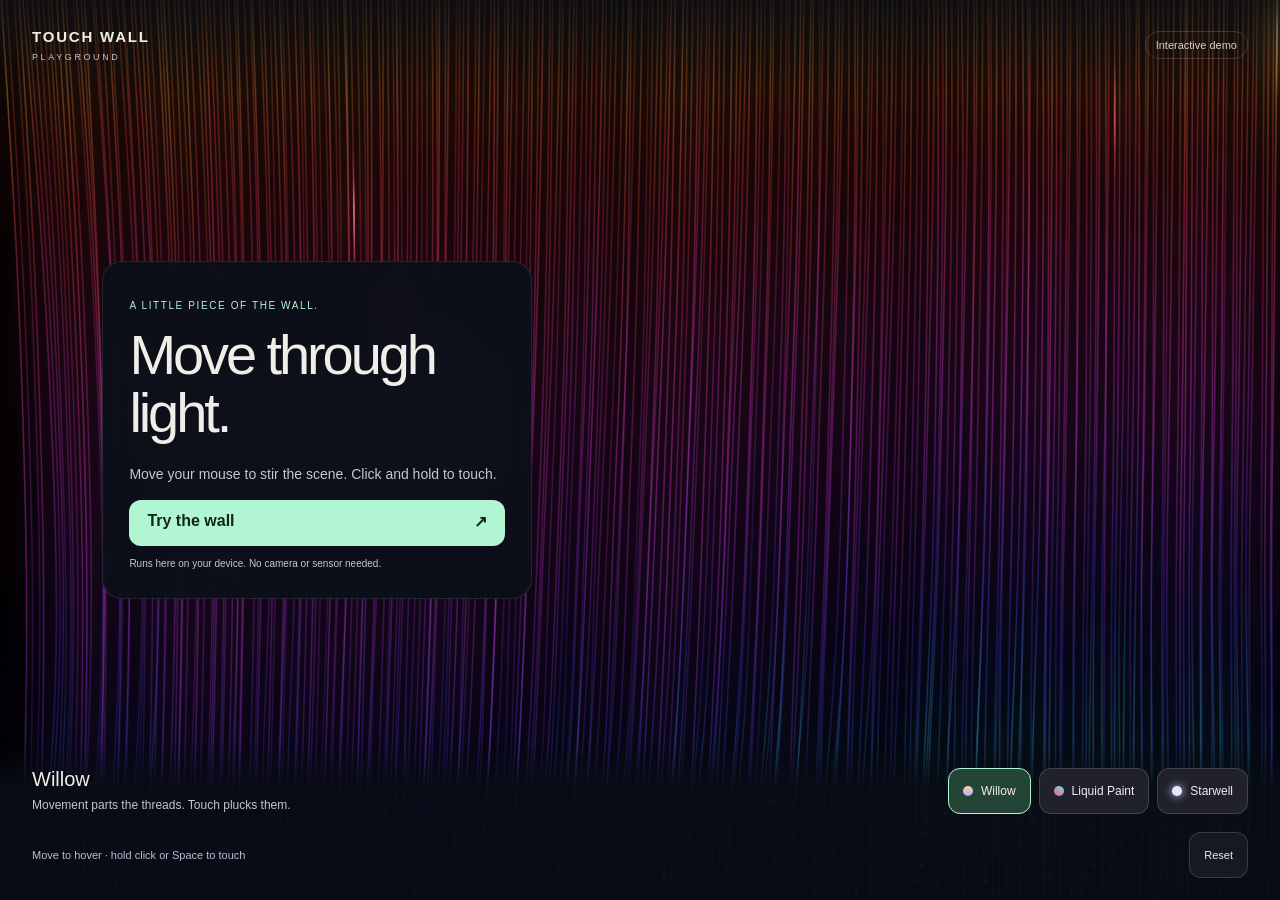
==== index.html @ 9a9969a8 "Prepare standalone Touch Wall Playground for hosting" ====
<!doctype html>
<html lang="en"><head><meta charset="utf-8"><meta name="viewport" content="width=device-width,initial-scale=1,viewport-fit=cover">
<meta http-equiv="Content-Security-Policy" content="default-src 'self'; script-src 'self'; style-src 'self' 'unsafe-inline'; img-src 'self' data:; connect-src 'none'; worker-src 'self'; object-src 'none'; base-uri 'none'">
<meta name="theme-color" content="#090c15"><link rel="manifest" href="manifest.webmanifest"><link rel="icon" href="icon.svg" type="image/svg+xml"><link rel="stylesheet" href="style.css"><title>Touch Wall · Playground</title></head>
<body><main id="stage" tabindex="0" aria-label="Interactive Touch Wall. Move to hover. Click or hold Space to touch."></main>
<header><a class="brand" href="./">TOUCH WALL <span>PLAYGROUND</span></a><span class="badge">Interactive demo</span></header>
<div id="cursor" aria-hidden="true"><span></span></div>
<section id="intro"><p class="eyebrow">A little piece of the wall.</p><h1>Move through light.</h1><p id="welcome">Move your mouse to stir the scene. Click and hold to touch.</p><button id="start">Try the wall <span>↗</span></button><p class="note">Runs here on your device. No camera or sensor needed.</p></section>
<footer><div class="info"><h2 id="piece-name">Willow</h2><p id="piece-help">Movement parts the threads. Touch plucks them.</p></div>
<nav aria-label="Choose an effect"><button data-piece="fable" aria-pressed="true"><i class="willow"></i>Willow</button><button data-piece="liquid" aria-pressed="false"><i class="paint"></i>Liquid Paint</button><button data-piece="haiku" aria-pressed="false"><i class="stars"></i>Starwell</button></nav>
<div class="controls"><p id="hint">Move to hover · hold click or Space to touch</p><button id="touch" aria-label="Hold to touch the wall" aria-pressed="false">Touch <span>◎</span></button><button id="reset" aria-label="Restart this effect">Reset</button></div></footer>
<div id="error" role="alert" hidden></div>
<script src="host.js"></script><script src="effects/synth-depth.js"></script><script src="effects/fable.js"></script><script src="effects/liquid.js"></script><script src="effects/haiku.js"></script><script src="app.js"></script></body></html>
---- style.css ----
*{box-sizing:border-box} :root{color-scheme:dark;font-family:ui-sans-serif,-apple-system,BlinkMacSystemFont,"Segoe UI",sans-serif;color:#f0eee8;background:#090c15}body{margin:0;overflow:hidden}button,a{-webkit-tap-highlight-color:transparent}button{font:inherit;color:inherit;cursor:pointer;border:1px solid #ffffff26;border-radius:12px;background:#20212c;padding:12px 18px;min-height:46px}button:focus-visible,a:focus-visible,#stage:focus-visible{outline:2px solid #adffca;outline-offset:4px}button:hover{background:#30313c}button[aria-pressed=true]{border-color:#b2f5d3;background:#244536}#stage{position:fixed;inset:0;touch-action:none;outline:none}#stage canvas{display:block;width:100%;height:100%;pointer-events:none}header{position:fixed;inset:0 0 auto;display:flex;justify-content:space-between;align-items:center;padding:28px 32px;pointer-events:none;background:linear-gradient(#090c15ba,transparent)}header a{pointer-events:auto;text-decoration:none;color:inherit}.brand{font-size:15px;font-weight:800;letter-spacing:.12em}.brand span{display:block;font-size:9px;font-weight:500;color:#bfc4cd;letter-spacing:.29em;margin-top:7px}.badge{font-size:11px;padding:7px 10px;border:1px solid #ffffff26;border-radius:20px;color:#cad4d3}#intro{position:fixed;top:29%;left:8%;width:min(430px,84%);padding:26px;background:#0b1019e6;border:1px solid #ffffff18;border-radius:20px;backdrop-filter:blur(15px)}h1{font-size:clamp(34px,5vw,56px);font-weight:500;line-height:1.03;letter-spacing:-.055em;margin:12px 0 22px}#intro p{line-height:1.6;color:#c5c8cf;font-size:14px}.eyebrow{font-size:10px!important;letter-spacing:.16em;text-transform:uppercase;color:#b2f5d3!important}#start{background:#b2f5d3;color:#10251b;border:0;font-weight:650;width:100%;display:flex;justify-content:space-between}.note{font-size:10px!important;margin-bottom:0}footer{position:fixed;inset:auto 0 0;padding:25px 32px max(22px,env(safe-area-inset-bottom));display:grid;grid-template-columns:1fr auto;gap:18px 24px;background:linear-gradient(transparent,#090c15ed 28%);pointer-events:none}footer>*{pointer-events:auto}h2{font-size:20px;font-weight:500;margin:0 0 7px}.info p{margin:0;font-size:12px;color:#c2c6cf}nav{display:flex;gap:8px;align-items:center}nav button{font-size:12px;white-space:nowrap;padding:11px 14px;display:flex;gap:8px;align-items:center}i{display:inline-block;width:10px;height:10px;border-radius:50%}.willow{background:linear-gradient(#ffd39b,#b3a9ff)}.paint{background:linear-gradient(45deg,#ff5d86,#67e0ef)}.stars{background:#e3eaff;box-shadow:0 0 8px #c9d9ff}.controls{grid-column:1/-1;display:flex;align-items:center;gap:10px}.controls p{font-size:11px;color:#b6becb;margin:0 auto 0 0}#reset{font-size:11px;background:#151923;padding:9px 14px}#touch{display:none;min-width:132px;touch-action:none;user-select:none;-webkit-user-select:none}#touch span{margin-left:20px}#cursor{position:fixed;left:0;top:0;display:none;width:34px;height:34px;margin:-17px;pointer-events:none;border:1px solid #d2f8e7a6;border-radius:50%;z-index:2;transition:background .1s,box-shadow .1s}#cursor span{position:absolute;inset:13px;border-radius:50%;background:#e3ffef}#cursor.pressing{background:#a0ffcf55;box-shadow:0 0 30px #a0ffcf70;border:2px solid #ddffeb}#error{position:fixed;top:110px;left:10%;right:10%;padding:18px;background:#502837;border:1px solid #ffb7c4;border-radius:12px}body.mobile #touch{display:block}body.mobile #hint{max-width:190px;line-height:1.5}@media(max-width:650px){header{padding:22px 20px}.badge{font-size:9px}footer{padding:25px 18px max(20px,env(safe-area-inset-bottom));display:flex;flex-direction:column;gap:13px}.info h2{font-size:18px}.info p{font-size:11px}nav{width:100%}nav button{flex:1;justify-content:center;padding:11px 8px;font-size:11px}.controls{width:100%}.controls p{font-size:10px}#intro{top:24%;padding:22px}#reset{padding:9px 10px}#touch{min-width:118px;padding:12px 14px}}@media(max-height:520px){header{padding:12px 20px}.badge{display:none}footer{padding:20px 18px 12px;display:grid;grid-template-columns:1fr auto;gap:9px}.info p{display:none}.controls{grid-column:1/-1}#intro{top:16%;padding:16px;width:390px}#intro h1{font-size:30px;margin:8px 0}#intro .note{display:none}#intro p{margin:8px 0}}
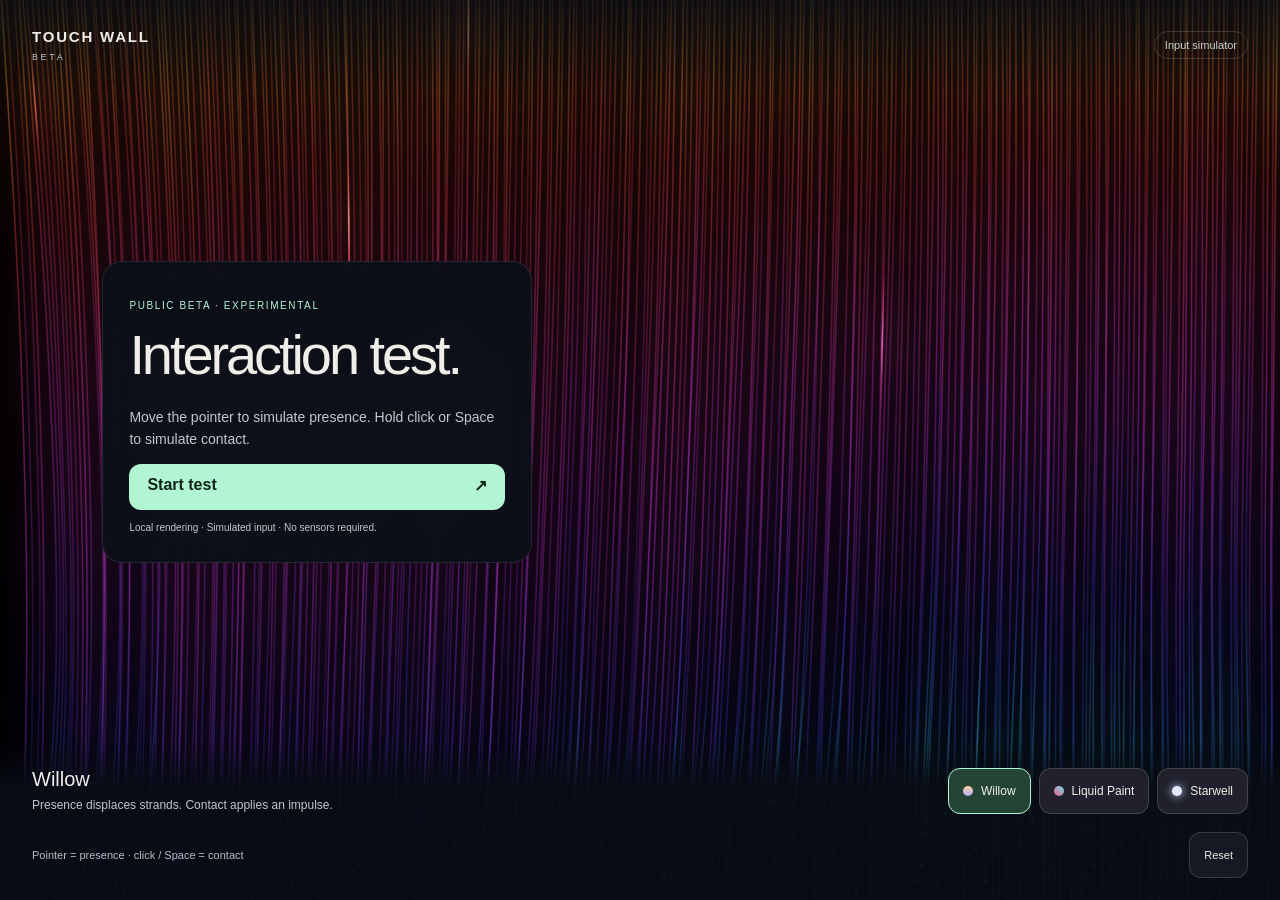
==== commit 228b642a: "Use technical beta test wording" ====
--- a/index.html
+++ b/index.html
@@ -1,13 +1,13 @@
 <!doctype html>
 <html lang="en"><head><meta charset="utf-8"><meta name="viewport" content="width=device-width,initial-scale=1,viewport-fit=cover">
 <meta http-equiv="Content-Security-Policy" content="default-src 'self'; script-src 'self'; style-src 'self' 'unsafe-inline'; img-src 'self' data:; connect-src 'none'; worker-src 'self'; object-src 'none'; base-uri 'none'">
-<meta name="theme-color" content="#090c15"><link rel="manifest" href="manifest.webmanifest"><link rel="icon" href="icon.svg" type="image/svg+xml"><link rel="stylesheet" href="style.css"><title>Touch Wall · Playground</title></head>
-<body><main id="stage" tabindex="0" aria-label="Interactive Touch Wall. Move to hover. Click or hold Space to touch."></main>
-<header><a class="brand" href="./">TOUCH WALL <span>PLAYGROUND</span></a><span class="badge">Interactive demo</span></header>
+<meta name="theme-color" content="#090c15"><link rel="manifest" href="manifest.webmanifest"><link rel="icon" href="icon.svg" type="image/svg+xml"><link rel="stylesheet" href="style.css"><title>Touch Wall · Beta</title></head>
+<body><main id="stage" tabindex="0" aria-label="Touch Wall input simulation. Move for presence. Hold click or Space for contact."></main>
+<header><a class="brand" href="./">TOUCH WALL <span>BETA</span></a><span class="badge">Input simulator</span></header>
 <div id="cursor" aria-hidden="true"><span></span></div>
-<section id="intro"><p class="eyebrow">A little piece of the wall.</p><h1>Move through light.</h1><p id="welcome">Move your mouse to stir the scene. Click and hold to touch.</p><button id="start">Try the wall <span>↗</span></button><p class="note">Runs here on your device. No camera or sensor needed.</p></section>
-<footer><div class="info"><h2 id="piece-name">Willow</h2><p id="piece-help">Movement parts the threads. Touch plucks them.</p></div>
+<section id="intro"><p class="eyebrow">Public beta · Experimental</p><h1>Interaction test.</h1><p id="welcome">Move the pointer to simulate presence. Hold click or Space to simulate contact.</p><button id="start">Start test <span>↗</span></button><p class="note">Local rendering · Simulated input · No sensors required.</p></section>
+<footer><div class="info"><h2 id="piece-name">Willow</h2><p id="piece-help">Presence displaces strands. Contact applies an impulse.</p></div>
 <nav aria-label="Choose an effect"><button data-piece="fable" aria-pressed="true"><i class="willow"></i>Willow</button><button data-piece="liquid" aria-pressed="false"><i class="paint"></i>Liquid Paint</button><button data-piece="haiku" aria-pressed="false"><i class="stars"></i>Starwell</button></nav>
-<div class="controls"><p id="hint">Move to hover · hold click or Space to touch</p><button id="touch" aria-label="Hold to touch the wall" aria-pressed="false">Touch <span>◎</span></button><button id="reset" aria-label="Restart this effect">Reset</button></div></footer>
+<div class="controls"><p id="hint">Pointer = presence · click / Space = contact</p><button id="touch" aria-label="Hold to activate simulated contact" aria-pressed="false">Touch <span>◎</span></button><button id="reset" aria-label="Restart this effect">Reset</button></div></footer>
 <div id="error" role="alert" hidden></div>
 <script src="host.js"></script><script src="effects/synth-depth.js"></script><script src="effects/fable.js"></script><script src="effects/liquid.js"></script><script src="effects/haiku.js"></script><script src="app.js"></script></body></html>
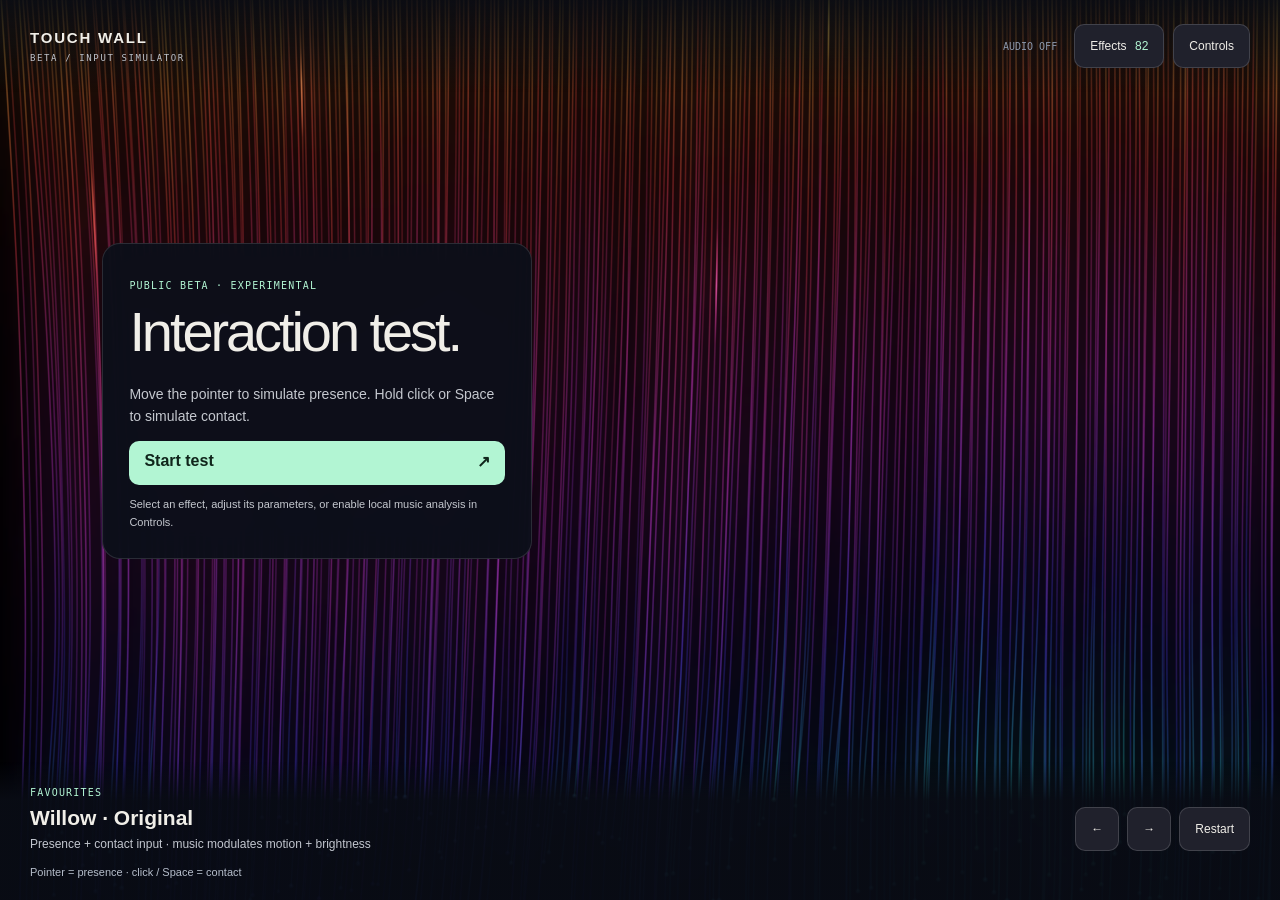
==== commit c8fe96ed: "Add 82 effects, parameter controls and local music input" ====
--- a/index.html
+++ b/index.html
@@ -1,13 +1,23 @@
 <!doctype html>
 <html lang="en"><head><meta charset="utf-8"><meta name="viewport" content="width=device-width,initial-scale=1,viewport-fit=cover">
-<meta http-equiv="Content-Security-Policy" content="default-src 'self'; script-src 'self'; style-src 'self' 'unsafe-inline'; img-src 'self' data:; connect-src 'none'; worker-src 'self'; object-src 'none'; base-uri 'none'">
+<meta http-equiv="Content-Security-Policy" content="default-src 'self'; script-src 'self'; style-src 'self' 'unsafe-inline'; img-src 'self' data:; media-src 'self' blob:; connect-src 'self'; worker-src 'self'; object-src 'none'; base-uri 'none'">
 <meta name="theme-color" content="#090c15"><link rel="manifest" href="manifest.webmanifest"><link rel="icon" href="icon.svg" type="image/svg+xml"><link rel="stylesheet" href="style.css"><title>Touch Wall · Beta</title></head>
 <body><main id="stage" tabindex="0" aria-label="Touch Wall input simulation. Move for presence. Hold click or Space for contact."></main>
-<header><a class="brand" href="./">TOUCH WALL <span>BETA</span></a><span class="badge">Input simulator</span></header>
+<header><a class="brand" href="./">TOUCH WALL <span>BETA / INPUT SIMULATOR</span></a><div class="header-actions"><span id="audio-indicator">AUDIO OFF</span><button id="open-library" aria-controls="panel" aria-expanded="false">Effects <span id="effect-count"></span></button><button id="open-controls" aria-controls="panel" aria-expanded="false">Controls</button></div></header>
 <div id="cursor" aria-hidden="true"><span></span></div>
-<section id="intro"><p class="eyebrow">Public beta · Experimental</p><h1>Interaction test.</h1><p id="welcome">Move the pointer to simulate presence. Hold click or Space to simulate contact.</p><button id="start">Start test <span>↗</span></button><p class="note">Local rendering · Simulated input · No sensors required.</p></section>
-<footer><div class="info"><h2 id="piece-name">Willow</h2><p id="piece-help">Presence displaces strands. Contact applies an impulse.</p></div>
-<nav aria-label="Choose an effect"><button data-piece="fable" aria-pressed="true"><i class="willow"></i>Willow</button><button data-piece="liquid" aria-pressed="false"><i class="paint"></i>Liquid Paint</button><button data-piece="haiku" aria-pressed="false"><i class="stars"></i>Starwell</button></nav>
-<div class="controls"><p id="hint">Pointer = presence · click / Space = contact</p><button id="touch" aria-label="Hold to activate simulated contact" aria-pressed="false">Touch <span>◎</span></button><button id="reset" aria-label="Restart this effect">Reset</button></div></footer>
-<div id="error" role="alert" hidden></div>
-<script src="host.js"></script><script src="effects/synth-depth.js"></script><script src="effects/fable.js"></script><script src="effects/liquid.js"></script><script src="effects/haiku.js"></script><script src="app.js"></script></body></html>
+<section id="intro"><p class="eyebrow">Public beta · Experimental</p><h1>Interaction test.</h1><p id="welcome">Move the pointer to simulate presence. Hold click or Space to simulate contact.</p><button id="start">Start test <span>↗</span></button><p class="note">Select an effect, adjust its parameters, or enable local music analysis in Controls.</p></section>
+<footer><div class="info"><p class="eyebrow" id="piece-category">Favourites</p><h2 id="piece-name">Willow</h2><p id="piece-help">Presence displaces strands. Contact applies an impulse.</p></div>
+<div class="transport"><button id="previous" aria-label="Previous effect">←</button><button id="next" aria-label="Next effect">→</button><button id="reset" aria-label="Restart this effect">Restart</button></div>
+<div class="controls"><p id="hint">Pointer = presence · click / Space = contact</p><button id="touch" aria-label="Hold to activate simulated contact" aria-pressed="false">Touch <span>◎</span></button></div></footer>
+<div id="panel-shade" hidden></div>
+<aside id="panel" role="dialog" aria-modal="true" aria-labelledby="panel-title" hidden>
+<div class="panel-heading"><h2 id="panel-title">Effect library</h2><button id="close-panel" aria-label="Close panel">✕</button></div>
+<div class="panel-tabs" role="tablist" aria-label="Demo tools"><button id="library-tab" role="tab" aria-selected="true" aria-controls="library-view">Effects</button><button id="controls-tab" role="tab" aria-selected="false" aria-controls="controls-view">Controls + music</button></div>
+<section id="library-view" role="tabpanel" aria-labelledby="library-tab"><label class="field" for="search">Search effects<input id="search" type="search" placeholder="Name or effect" autocomplete="off"></label><label class="field" for="category">Category<select id="category"><option value="all">All effects</option></select></label><p class="muted" id="library-count" role="status"></p><div id="effect-list"></div><p class="small muted">Portable wall effects. Legacy water/simulation engines and the separate games are not included in this beta.</p><a class="small" href="credits.html" target="_blank" rel="noopener">Credits and licenses ↗</a></section>
+<section id="controls-view" role="tabpanel" aria-labelledby="controls-tab" hidden><h3 id="controls-name">Willow parameters</h3><p id="effect-description" class="small muted"></p><div id="parameters"></div><button id="defaults" class="secondary">Reset parameters</button>
+<section class="audio-section" aria-labelledby="music-title"><h3 id="music-title">Music input</h3><p class="small muted">Use a microphone for nearby music, or play an audio file. Audio stays on this device; nothing is uploaded or recorded.</p><div class="audio-actions"><button id="mic">Enable microphone</button><label class="file-button" for="audio-file">Choose audio file<input id="audio-file" type="file" accept="audio/*,.mp3,.m4a,.wav,.ogg,.flac"></label></div><audio id="audio-player" controls preload="metadata" hidden></audio><p id="audio-status" class="small" role="status">Audio off</p><div class="audio-actions"><button id="resume-audio" hidden>Resume audio</button><button id="stop-audio" disabled>Stop audio</button></div><div class="meters" aria-label="Audio frequency levels"><label>Bass<meter id="bass" min="0" max="1" value="0"></meter></label><label>Mid<meter id="mid" min="0" max="1" value="0"></meter></label><label>High<meter id="high" min="0" max="1" value="0"></meter></label></div>
+<label class="slider-label" for="sensitivity"><span>Input sensitivity</span><output id="sensitivity-value">1×</output></label><input id="sensitivity" type="range" min="0.25" max="4" step="0.05" value="1">
+<label class="toggle"><input id="music-enabled" type="checkbox" checked> React to audio in this effect</label><label class="slider-label" for="music-amount"><span>Music amount</span><output id="music-amount-value">60%</output></label><input id="music-amount" type="range" min="0" max="100" step="5" value="60"><p id="music-mode" class="small muted"></p></section></section>
+</aside>
+<div id="load-status" role="status" hidden></div><div id="error" role="alert" hidden></div>
+<script src="catalog.js"></script><script src="audio.js"></script><script src="host.js"></script><script src="effects/body.js"></script><script src="effects/synth-depth.js"></script><script src="app.js"></script></body></html>
--- a/style.css
+++ b/style.css
@@ -1 +1,4 @@
-*{box-sizing:border-box} :root{color-scheme:dark;font-family:ui-sans-serif,-apple-system,BlinkMacSystemFont,"Segoe UI",sans-serif;color:#f0eee8;background:#090c15}body{margin:0;overflow:hidden}button,a{-webkit-tap-highlight-color:transparent}button{font:inherit;color:inherit;cursor:pointer;border:1px solid #ffffff26;border-radius:12px;background:#20212c;padding:12px 18px;min-height:46px}button:focus-visible,a:focus-visible,#stage:focus-visible{outline:2px solid #adffca;outline-offset:4px}button:hover{background:#30313c}button[aria-pressed=true]{border-color:#b2f5d3;background:#244536}#stage{position:fixed;inset:0;touch-action:none;outline:none}#stage canvas{display:block;width:100%;height:100%;pointer-events:none}header{position:fixed;inset:0 0 auto;display:flex;justify-content:space-between;align-items:center;padding:28px 32px;pointer-events:none;background:linear-gradient(#090c15ba,transparent)}header a{pointer-events:auto;text-decoration:none;color:inherit}.brand{font-size:15px;font-weight:800;letter-spacing:.12em}.brand span{display:block;font-size:9px;font-weight:500;color:#bfc4cd;letter-spacing:.29em;margin-top:7px}.badge{font-size:11px;padding:7px 10px;border:1px solid #ffffff26;border-radius:20px;color:#cad4d3}#intro{position:fixed;top:29%;left:8%;width:min(430px,84%);padding:26px;background:#0b1019e6;border:1px solid #ffffff18;border-radius:20px;backdrop-filter:blur(15px)}h1{font-size:clamp(34px,5vw,56px);font-weight:500;line-height:1.03;letter-spacing:-.055em;margin:12px 0 22px}#intro p{line-height:1.6;color:#c5c8cf;font-size:14px}.eyebrow{font-size:10px!important;letter-spacing:.16em;text-transform:uppercase;color:#b2f5d3!important}#start{background:#b2f5d3;color:#10251b;border:0;font-weight:650;width:100%;display:flex;justify-content:space-between}.note{font-size:10px!important;margin-bottom:0}footer{position:fixed;inset:auto 0 0;padding:25px 32px max(22px,env(safe-area-inset-bottom));display:grid;grid-template-columns:1fr auto;gap:18px 24px;background:linear-gradient(transparent,#090c15ed 28%);pointer-events:none}footer>*{pointer-events:auto}h2{font-size:20px;font-weight:500;margin:0 0 7px}.info p{margin:0;font-size:12px;color:#c2c6cf}nav{display:flex;gap:8px;align-items:center}nav button{font-size:12px;white-space:nowrap;padding:11px 14px;display:flex;gap:8px;align-items:center}i{display:inline-block;width:10px;height:10px;border-radius:50%}.willow{background:linear-gradient(#ffd39b,#b3a9ff)}.paint{background:linear-gradient(45deg,#ff5d86,#67e0ef)}.stars{background:#e3eaff;box-shadow:0 0 8px #c9d9ff}.controls{grid-column:1/-1;display:flex;align-items:center;gap:10px}.controls p{font-size:11px;color:#b6becb;margin:0 auto 0 0}#reset{font-size:11px;background:#151923;padding:9px 14px}#touch{display:none;min-width:132px;touch-action:none;user-select:none;-webkit-user-select:none}#touch span{margin-left:20px}#cursor{position:fixed;left:0;top:0;display:none;width:34px;height:34px;margin:-17px;pointer-events:none;border:1px solid #d2f8e7a6;border-radius:50%;z-index:2;transition:background .1s,box-shadow .1s}#cursor span{position:absolute;inset:13px;border-radius:50%;background:#e3ffef}#cursor.pressing{background:#a0ffcf55;box-shadow:0 0 30px #a0ffcf70;border:2px solid #ddffeb}#error{position:fixed;top:110px;left:10%;right:10%;padding:18px;background:#502837;border:1px solid #ffb7c4;border-radius:12px}body.mobile #touch{display:block}body.mobile #hint{max-width:190px;line-height:1.5}@media(max-width:650px){header{padding:22px 20px}.badge{font-size:9px}footer{padding:25px 18px max(20px,env(safe-area-inset-bottom));display:flex;flex-direction:column;gap:13px}.info h2{font-size:18px}.info p{font-size:11px}nav{width:100%}nav button{flex:1;justify-content:center;padding:11px 8px;font-size:11px}.controls{width:100%}.controls p{font-size:10px}#intro{top:24%;padding:22px}#reset{padding:9px 10px}#touch{min-width:118px;padding:12px 14px}}@media(max-height:520px){header{padding:12px 20px}.badge{display:none}footer{padding:20px 18px 12px;display:grid;grid-template-columns:1fr auto;gap:9px}.info p{display:none}.controls{grid-column:1/-1}#intro{top:16%;padding:16px;width:390px}#intro h1{font-size:30px;margin:8px 0}#intro .note{display:none}#intro p{margin:8px 0}}
+*{box-sizing:border-box}[hidden]{display:none!important}:root{color-scheme:dark;font-family:ui-sans-serif,-apple-system,BlinkMacSystemFont,"Segoe UI",sans-serif;color:#f0eee8;background:#090c15}body{margin:0;overflow:hidden}button,a,input,select{-webkit-tap-highlight-color:transparent}button,select,.file-button{font:inherit;color:inherit;cursor:pointer;border:1px solid #ffffff26;border-radius:10px;background:#20212c;padding:11px 15px;min-height:44px}button:disabled{opacity:.4;cursor:default}button:hover:not(:disabled),.file-button:hover{background:#30313c}button:focus-visible,a:focus-visible,input:focus-visible,select:focus-visible{outline:2px solid #adffca;outline-offset:3px}button[aria-pressed=true],button[aria-selected=true]{border-color:#b2f5d3;background:#244536}a{color:#b2f5d3}#stage{position:fixed;inset:0;touch-action:none;outline:none}#stage canvas{display:block;width:100%;height:100%;pointer-events:none}header{position:fixed;inset:0 0 auto;display:flex;justify-content:space-between;align-items:center;padding:24px 30px;gap:15px;background:linear-gradient(#090c15d9,transparent);pointer-events:none}header>*{pointer-events:auto}.brand{text-decoration:none;color:inherit;font-size:15px;font-weight:800;letter-spacing:.12em}.brand span{display:block;font:9px ui-monospace,monospace;color:#bfc4cd;letter-spacing:.18em;margin-top:7px}.header-actions{display:flex;align-items:center;gap:9px}.header-actions button{font-size:12px}#effect-count{color:#b2f5d3;margin-left:5px}#audio-indicator{font:10px ui-monospace,monospace;color:#8c98ac;margin-right:8px}#audio-indicator.live{color:#b2f5d3}#intro{position:fixed;top:27%;left:8%;width:min(430px,84%);padding:26px;background:#0b1019ed;border:1px solid #ffffff20;border-radius:18px;backdrop-filter:blur(15px)}h1{font-size:clamp(34px,5vw,56px);font-weight:500;line-height:1.03;letter-spacing:-.055em;margin:12px 0 22px}#intro p{line-height:1.6;color:#c5c8cf;font-size:14px}.eyebrow{font:10px ui-monospace,monospace!important;letter-spacing:.12em;text-transform:uppercase;color:#b2f5d3!important}#start{background:#b2f5d3;color:#10251b;border:0;font-weight:650;width:100%;display:flex;justify-content:space-between}.note{font-size:11px!important;margin-bottom:0}footer{position:fixed;inset:auto 0 0;padding:25px 30px max(22px,env(safe-area-inset-bottom));display:grid;grid-template-columns:1fr auto;gap:15px 24px;background:linear-gradient(transparent,#090c15ef 28%);pointer-events:none}footer>*{pointer-events:auto}h2{font-size:21px;font-weight:550;margin:0 0 7px}.info p{margin:0;font-size:12px;color:#c2c6cf}.info .eyebrow{margin-bottom:8px}.transport{display:flex;align-items:end;gap:8px}.transport button{font-size:12px;min-width:44px}.controls{grid-column:1/-1;display:flex;align-items:center;gap:10px}.controls p{font-size:11px;color:#b6becb;margin:0 auto 0 0}#touch{display:none;min-width:132px;touch-action:none;user-select:none;-webkit-user-select:none;background:#253f36;border-color:#8ac7a66b}#touch span{margin-left:20px}#cursor{position:fixed;left:0;top:0;display:none;width:34px;height:34px;margin:-17px;pointer-events:none;border:1px solid #d2f8e7a6;border-radius:50%;z-index:2;transition:background .1s,box-shadow .1s}#cursor span{position:absolute;inset:13px;border-radius:50%;background:#e3ffef}#cursor.pressing{background:#a0ffcf55;box-shadow:0 0 30px #a0ffcf70;border:2px solid #ddffeb}body.mobile #touch{display:block}body.mobile #hint{max-width:190px;line-height:1.5}#error,#load-status{position:fixed;top:110px;left:10%;right:10%;padding:14px 18px;background:#502837;border:1px solid #ffb7c4;border-radius:10px;font-size:13px;z-index:3}#load-status{background:#14251f;border-color:#b2f5d344;pointer-events:none}#panel-shade{position:fixed;inset:0;background:#0008;z-index:4}#panel{position:fixed;top:0;right:0;bottom:0;width:min(440px,100%);padding:24px 24px max(24px,env(safe-area-inset-bottom));background:#10151ff5;border-left:1px solid #ffffff24;z-index:5;overflow:auto;overscroll-behavior:contain;backdrop-filter:blur(20px);box-shadow:-20px 0 80px #0005}.panel-heading{display:flex;justify-content:space-between;align-items:center;gap:12px}.panel-heading h2{font-size:20px}.panel-heading button{padding:8px 12px}.panel-tabs{display:flex;gap:7px;margin:20px 0}.panel-tabs button{flex:1;font-size:12px}.field{display:flex;flex-direction:column;gap:8px;font-size:11px;color:#bdc7d3;margin:14px 0}.field input,.field select{font:14px inherit;width:100%;padding:12px;background:#090e16;color:#f0eee8;border:1px solid #ffffff26;border-radius:9px;min-height:44px}#effect-list{display:grid;gap:7px}.effect-card{display:flex;flex-direction:column;text-align:left;gap:5px;background:#171e29;padding:13px 15px}.effect-card strong{font-size:13px;font-weight:550}.effect-card span{font:10px ui-monospace,monospace;color:#aab6c6}.small{font-size:12px;line-height:1.6}.muted{color:#aebaca}#library-count{font:11px ui-monospace,monospace;margin:20px 0 12px}h3{font-size:16px;font-weight:550;margin:23px 0 12px}.parameter{margin:19px 0}.slider-label{display:flex;align-items:center;justify-content:space-between;gap:16px;font-size:12px;margin-bottom:10px}.slider-label output{font:12px ui-monospace,monospace;color:#b2f5d3}input[type=range]{width:100%;accent-color:#b2f5d3;height:28px;margin:0;touch-action:pan-y}select{width:100%;font-size:13px}.secondary{font-size:12px;background:transparent}.audio-section{border-top:1px solid #ffffff22;margin-top:25px;padding-top:3px}.audio-actions{display:flex;flex-wrap:wrap;gap:8px;margin:13px 0}.audio-actions button,.file-button{font-size:11px;flex:1;text-align:center;display:flex;align-items:center;justify-content:center}.file-button{position:relative;overflow:hidden}.file-button input{position:absolute;inset:0;opacity:0;cursor:pointer;width:100%}.file-button:focus-within{outline:2px solid #adffca;outline-offset:3px}audio{width:100%;height:40px;margin:8px 0}.meters{display:grid;grid-template-columns:repeat(3,1fr);gap:12px;margin:20px 0 24px}.meters label{font:10px ui-monospace,monospace;color:#b6c0cd;display:flex;flex-direction:column;gap:6px}meter{width:100%;height:10px;accent-color:#b2f5d3}.toggle{display:flex;gap:9px;align-items:center;font-size:12px;margin:22px 0}.toggle input{accent-color:#b2f5d3;width:17px;height:17px}#music-mode{margin-bottom:25px}
+@media(max-width:650px){header{padding:18px 16px}.brand{font-size:12px}.brand span{font-size:7px;letter-spacing:.1em}.header-actions{gap:6px}.header-actions button{padding:10px 11px;font-size:11px}#audio-indicator{position:absolute;right:19px;top:67px;font-size:8px;margin:0}footer{padding:25px 18px max(20px,env(safe-area-inset-bottom));gap:13px}.info{grid-column:1/-1}.info h2{font-size:20px}.info p{font-size:10px}.transport{position:absolute;right:18px;bottom:max(20px,env(safe-area-inset-bottom));gap:6px}.transport button{padding:10px;font-size:11px}.controls{min-height:46px;padding-right:160px}body.mobile .transport{position:static;grid-column:2;grid-row:2}body.mobile .controls{grid-column:1;grid-row:2;padding-right:0;flex-direction:column;align-items:start;gap:8px}body.mobile #hint{font-size:9px;max-width:190px}body.mobile .transport button{padding:10px 9px}#intro{top:24%;padding:22px}#touch{min-width:125px;padding:12px 14px}#panel{padding:20px 20px max(24px,env(safe-area-inset-bottom))}}@media(max-height:520px){header{padding:10px 20px}#audio-indicator{display:none}footer{padding:15px 18px 12px;gap:7px}.info p,.info .eyebrow{display:none}.info h2{font-size:17px;margin:0}.transport{align-items:center}#intro{top:18%;padding:16px;width:390px}#intro h1{font-size:30px;margin:8px 0}#intro .note{display:none}#intro p{margin:8px 0}.controls{min-height:0}#panel{padding-top:12px}.panel-tabs{margin:12px 0}}
+
+.panel-heading{position:sticky;top:0;z-index:2;background:#10151f;padding:10px 0;margin-top:-10px}
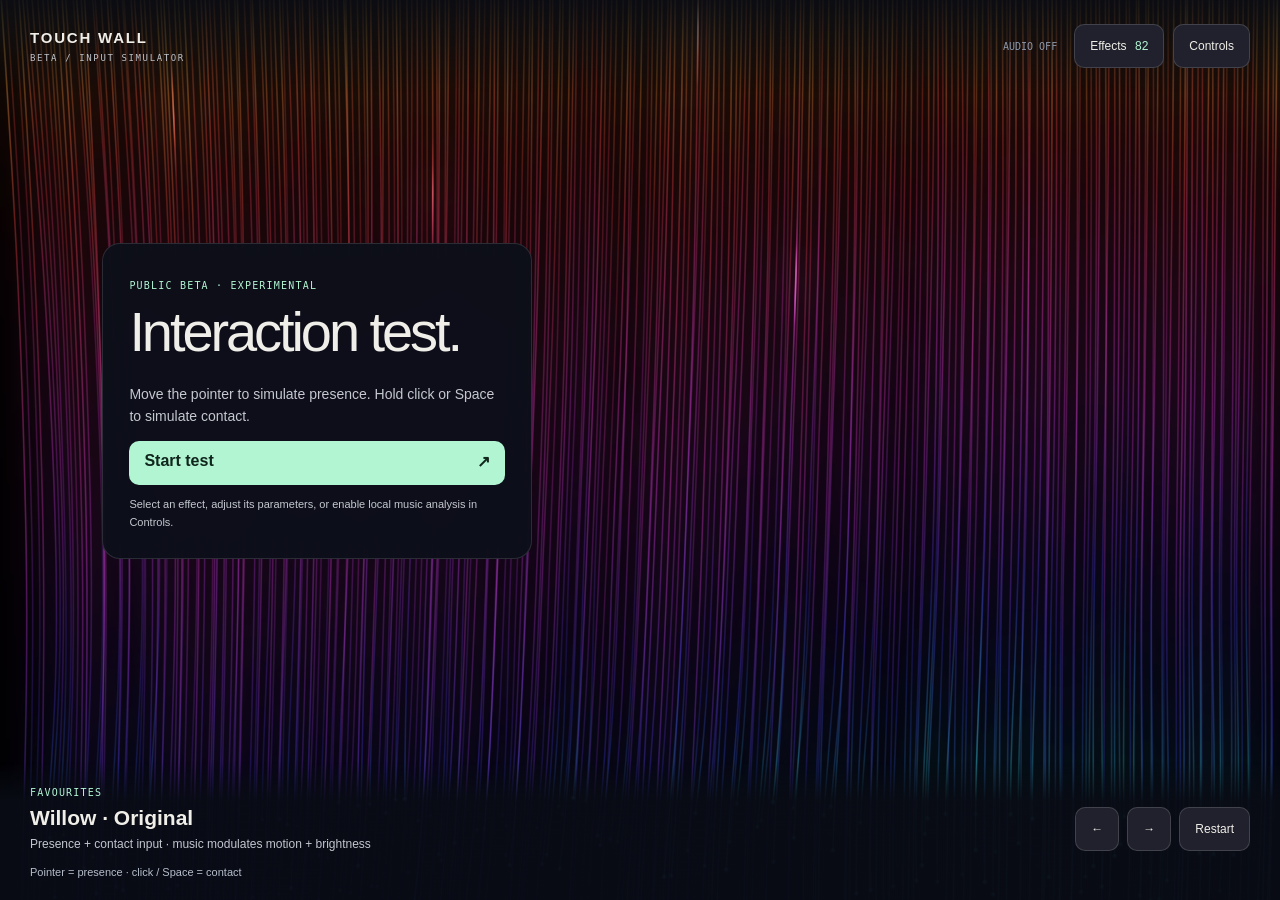
==== commit 29e4b681: "Keep active viewing awake with screen wake lock" ====
--- a/index.html
+++ b/index.html
@@ -15,9 +15,10 @@
 <div class="panel-tabs" role="tablist" aria-label="Demo tools"><button id="library-tab" role="tab" aria-selected="true" aria-controls="library-view">Effects</button><button id="controls-tab" role="tab" aria-selected="false" aria-controls="controls-view">Controls + music</button></div>
 <section id="library-view" role="tabpanel" aria-labelledby="library-tab"><label class="field" for="search">Search effects<input id="search" type="search" placeholder="Name or effect" autocomplete="off"></label><label class="field" for="category">Category<select id="category"><option value="all">All effects</option></select></label><p class="muted" id="library-count" role="status"></p><div id="effect-list"></div><p class="small muted">Portable wall effects. Legacy water/simulation engines and the separate games are not included in this beta.</p><a class="small" href="credits.html" target="_blank" rel="noopener">Credits and licenses ↗</a></section>
 <section id="controls-view" role="tabpanel" aria-labelledby="controls-tab" hidden><h3 id="controls-name">Willow parameters</h3><p id="effect-description" class="small muted"></p><div id="parameters"></div><button id="defaults" class="secondary">Reset parameters</button>
+<section class="audio-section" aria-labelledby="screen-title"><h3 id="screen-title">Screen</h3><label class="toggle"><input id="keep-awake" type="checkbox" checked> Keep screen awake while viewing</label><p id="wake-status" class="small muted" role="status"></p><button id="retry-wake" hidden>Retry screen wake</button><p class="small muted">Device settings may still allow dimming. This applies only while the test is running and this page is visible.</p></section>
 <section class="audio-section" aria-labelledby="music-title"><h3 id="music-title">Music input</h3><p class="small muted">Use a microphone for nearby music, or play an audio file. Audio stays on this device; nothing is uploaded or recorded.</p><div class="audio-actions"><button id="mic">Enable microphone</button><label class="file-button" for="audio-file">Choose audio file<input id="audio-file" type="file" accept="audio/*,.mp3,.m4a,.wav,.ogg,.flac"></label></div><audio id="audio-player" controls preload="metadata" hidden></audio><p id="audio-status" class="small" role="status">Audio off</p><div class="audio-actions"><button id="resume-audio" hidden>Resume audio</button><button id="stop-audio" disabled>Stop audio</button></div><div class="meters" aria-label="Audio frequency levels"><label>Bass<meter id="bass" min="0" max="1" value="0"></meter></label><label>Mid<meter id="mid" min="0" max="1" value="0"></meter></label><label>High<meter id="high" min="0" max="1" value="0"></meter></label></div>
 <label class="slider-label" for="sensitivity"><span>Input sensitivity</span><output id="sensitivity-value">1×</output></label><input id="sensitivity" type="range" min="0.25" max="4" step="0.05" value="1">
 <label class="toggle"><input id="music-enabled" type="checkbox" checked> React to audio in this effect</label><label class="slider-label" for="music-amount"><span>Music amount</span><output id="music-amount-value">60%</output></label><input id="music-amount" type="range" min="0" max="100" step="5" value="60"><p id="music-mode" class="small muted"></p></section></section>
 </aside>
 <div id="load-status" role="status" hidden></div><div id="error" role="alert" hidden></div>
-<script src="catalog.js"></script><script src="audio.js"></script><script src="host.js"></script><script src="effects/body.js"></script><script src="effects/synth-depth.js"></script><script src="app.js"></script></body></html>
+<script src="catalog.js"></script><script src="audio.js"></script><script src="wake.js"></script><script src="host.js"></script><script src="effects/body.js"></script><script src="effects/synth-depth.js"></script><script src="app.js"></script></body></html>
